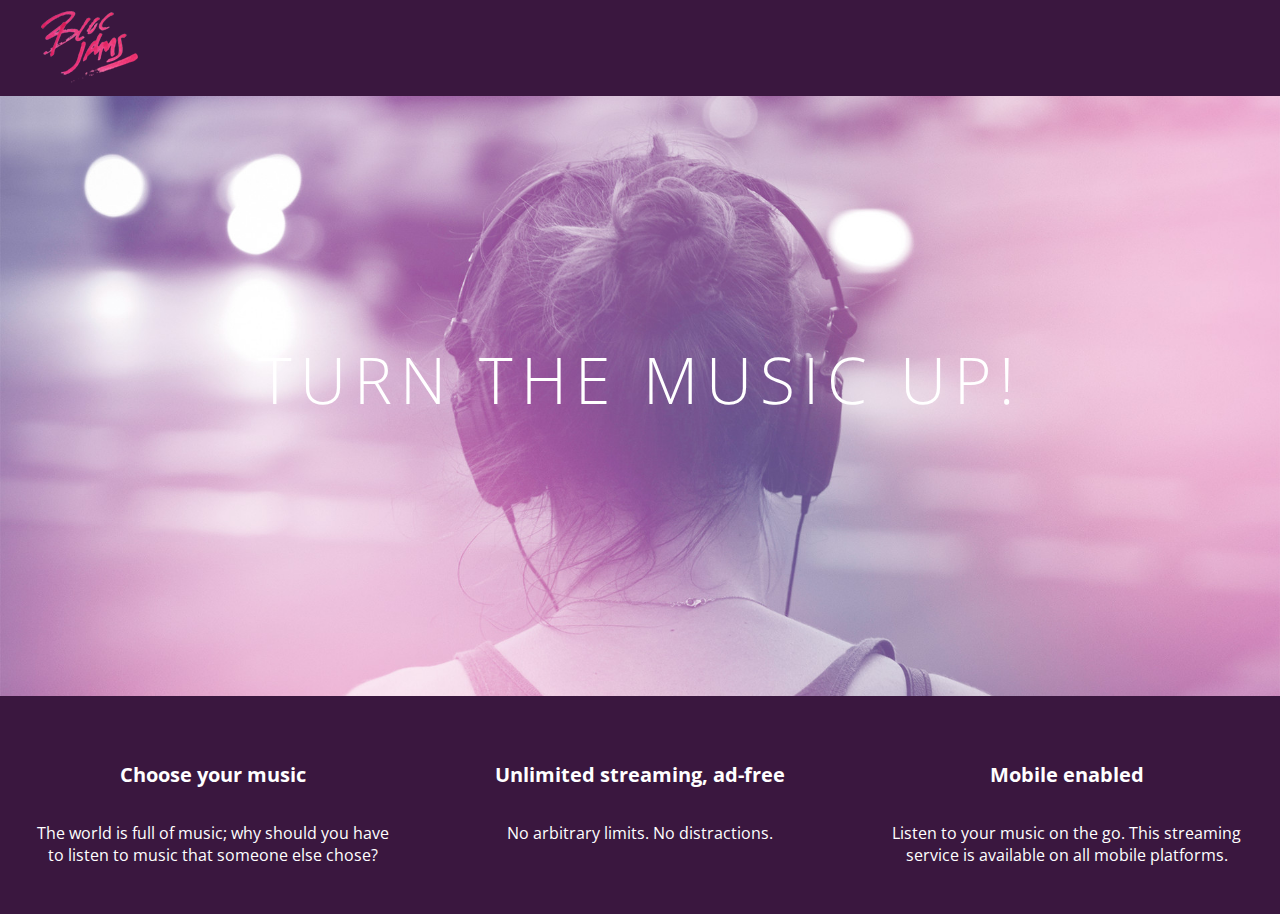
==== index.html @ af354798 "Complete Checkpoint 7: Styles" ====
<!DOCTYPE html>
<html>
    <head>
        <title>Bloc Jams</title>
        <link rel="stylesheet" type="text/css" href="http://fonts.googleapis.com/css?family=Open+Sans:400,800,600,700,300">
        <link rel="stylesheet" type="text/css" href="http://code.ionicframework.com/ionicons/2.0.1/css/ionicons.min.css">
        <link rel="stylesheet" type="text/css" href="styles/normalize.css">
        <link rel="stylesheet" type="text/css" href="styles/main.css">
    </head>
    <body class="landing">
        
        <nav class="navbar"> <!-- navigation bar -->
            <img src="assets/images/bloc_jams_logo.png" alt="bloc jams logo" class="logo">
        </nav>
        
        <section class="hero-content"> <!-- hero content -->
            <h1 class="hero-title">Turn the music up!</h1>
        </section>
        
        <section class="selling-points"> <!-- selling points -->
            <div class="point">
                <span class="ion-music-note"></span>
                <h5 class="point-title">Choose your music</h5>
                <p class="point-description">The world is full of music; why should you have to listen to music that someone else chose?</p>
            </div>
            
            <div class="point">
                <span class="ion-radio-waves"></span>
                <h5 class="point-title">Unlimited streaming, ad-free</h5>
                <p class="point-description">No arbitrary limits. No distractions.</p>
            </div>
            
            <div class="point">
                <span class="ion-iphone"></span>
                <h5 class="point-title">Mobile enabled</h5>
                <p class="point-description">Listen to your music on the go. This streaming service is available on all mobile platforms.</p>
            </div>
        </section>
    </body>
</html>
---- styles/main.css ----
html {
    height: 100%;
    font-size: 100%;
}

body {
    font-family: 'Open Sans';
    color: white;
    min-height: 100%;
}

body.landing {
    background-color: rgb(58,23,63);
}

.navbar {
    padding: 0.5rem;
    background-color: : rgb(101,18,95);
}

.navbar .logo {
    position: relative;
    left: 2rem;
}

.hero-content {
    position: relative;
    min-height: 600px;
    background-image: url(../assets/images/bloc_jams_bg.jpg);
    background-repeat: no-repeat;
    background-position: center center;
    background-size: cover;
}

.hero-content .hero-title {
    position: absolute;
    top: 40%;
    -webkit-transform: translateY(-50%);
    -moz-transform: translateY(-50%);
    -ms-transform: translateY(-50%);
    transform: translateY(-50%);
    width: 100%;
    text-align: center;
    font-size: 4rem;
    font-weight: 300;
    text-transform: uppercase;
    letter-spacing: 0.5rem;
    text-shadow: 1px 1px 0px rbg(58,23,63);
}

.selling-points {
    position: relative;
    display: table;
    width: 100%;
    -webkit-box-sizing: border-box;
    -moz-box-sizing: border-box;
    -ms-box-sizing: border-box;
    box-sizing: border-box;
}

.point {
    display: table-cell;
    position: relative;
    width: 33.3%;
    padding: 2rem;
    text-align: center;
}

.point .point-title {
    font-size: 1.25rem;
}

.ion-music-note,
.ion-radio-waves,
.ion-iphone {
    color: rgb(233,50,117);
    font-size: 5rem;
}
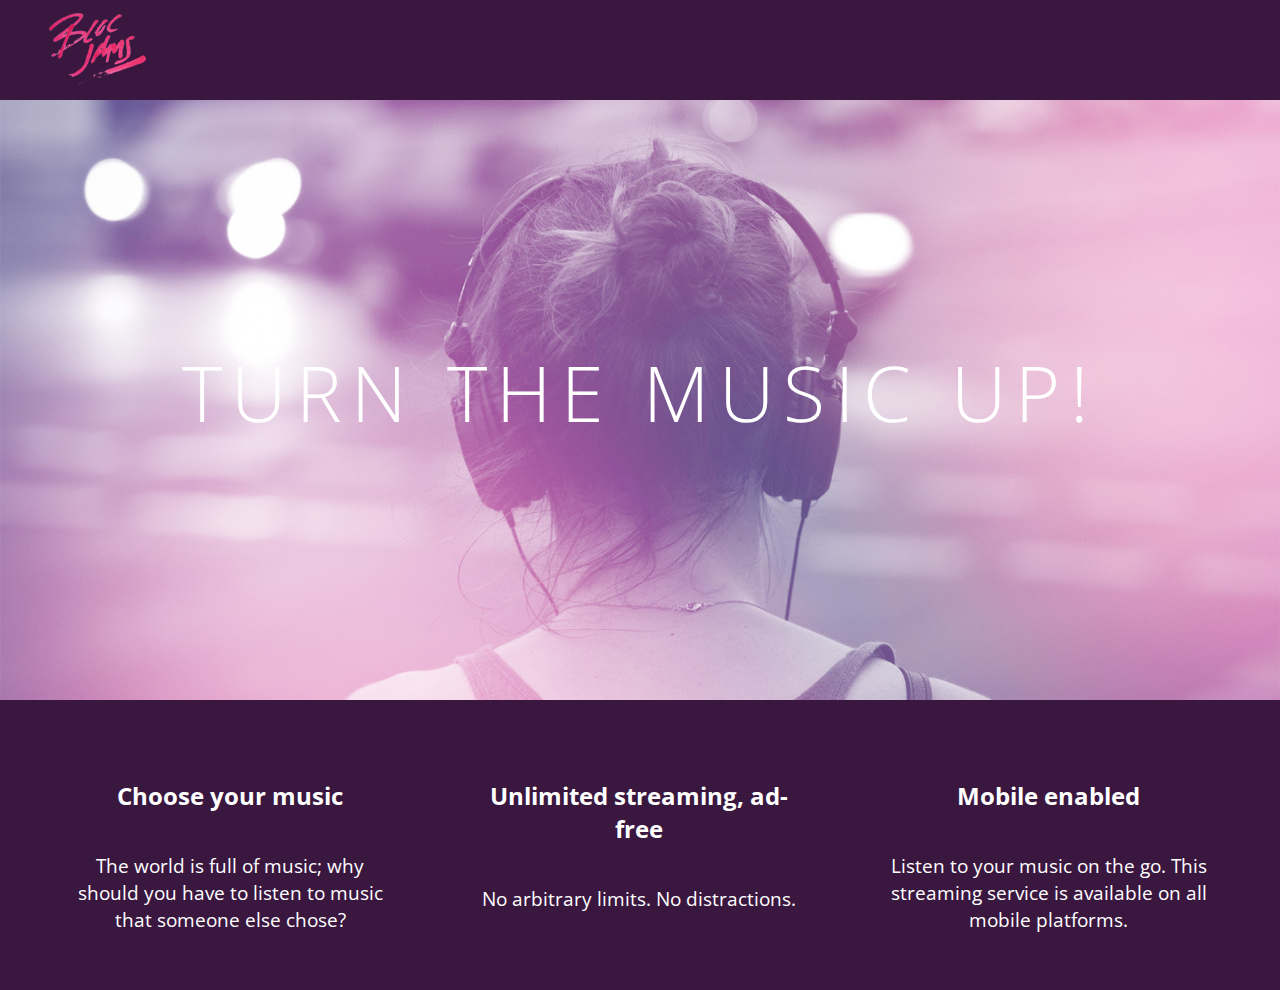
==== commit b87dc1ea: "Complete checkpoint 8: responsiveness" ====
--- a/index.html
+++ b/index.html
@@ -2,10 +2,12 @@
 <html>
     <head>
         <title>Bloc Jams</title>
+        <meta name="viewport" content="width=device-width, initial-scale=1">
         <link rel="stylesheet" type="text/css" href="http://fonts.googleapis.com/css?family=Open+Sans:400,800,600,700,300">
         <link rel="stylesheet" type="text/css" href="http://code.ionicframework.com/ionicons/2.0.1/css/ionicons.min.css">
         <link rel="stylesheet" type="text/css" href="styles/normalize.css">
         <link rel="stylesheet" type="text/css" href="styles/main.css">
+        <link rel="stylesheet" type="text/css" href="styles/landing.css">
     </head>
     <body class="landing">
         
@@ -17,20 +19,20 @@
             <h1 class="hero-title">Turn the music up!</h1>
         </section>
         
-        <section class="selling-points"> <!-- selling points -->
-            <div class="point">
+        <section class="selling-points container"> <!-- selling points -->
+            <div class="point column third">
                 <span class="ion-music-note"></span>
                 <h5 class="point-title">Choose your music</h5>
                 <p class="point-description">The world is full of music; why should you have to listen to music that someone else chose?</p>
             </div>
             
-            <div class="point">
+            <div class="point column third">
                 <span class="ion-radio-waves"></span>
                 <h5 class="point-title">Unlimited streaming, ad-free</h5>
                 <p class="point-description">No arbitrary limits. No distractions.</p>
             </div>
             
-            <div class="point">
+            <div class="point column third">
                 <span class="ion-iphone"></span>
                 <h5 class="point-title">Mobile enabled</h5>
                 <p class="point-description">Listen to your music on the go. This streaming service is available on all mobile platforms.</p>
--- a/styles/main.css
+++ b/styles/main.css
@@ -1,3 +1,9 @@
+*, *::before, *::after {
+    -moz-box-sizing: border-box;
+    -webkit-box-sizing: border-box;
+    box-sizing: border-box;
+}
+
 html {
     height: 100%;
     font-size: 100%;
@@ -7,10 +13,6 @@
     font-family: 'Open Sans';
     color: white;
     min-height: 100%;
-}
-
-body.landing {
-    background-color: rgb(58,23,63);
 }
 
 .navbar {
@@ -23,56 +25,31 @@
     left: 2rem;
 }
 
-.hero-content {
-    position: relative;
-    min-height: 600px;
-    background-image: url(../assets/images/bloc_jams_bg.jpg);
-    background-repeat: no-repeat;
-    background-position: center center;
-    background-size: cover;
+.container {
+    margin: 0 auto;
+    max-width: 64rem;
 }
 
-.hero-content .hero-title {
-    position: absolute;
-    top: 40%;
-    -webkit-transform: translateY(-50%);
-    -moz-transform: translateY(-50%);
-    -ms-transform: translateY(-50%);
-    transform: translateY(-50%);
-    width: 100%;
-    text-align: center;
-    font-size: 4rem;
-    font-weight: 300;
-    text-transform: uppercase;
-    letter-spacing: 0.5rem;
-    text-shadow: 1px 1px 0px rbg(58,23,63);
+/* Medium and small screens (640px) */
+@media (min-width: 40rem) {
+    html { font-size: 112%; }
+    
+    .column {
+        float: left;
+        padding-left: 1rem;
+        padding-right: 1rem;
+    }
+    
+    .column.full { width: 100%; }
+    .column.two-thirds { width: 66.7%; }
+    .column.half { width: 50%; }
+    .column.third { width: 33.3%; }
+    .column.fourth { width: 25%; }
+    .column.flow-opposite { float: right; }
 }
 
-.selling-points {
-    position: relative;
-    display: table;
-    width: 100%;
-    -webkit-box-sizing: border-box;
-    -moz-box-sizing: border-box;
-    -ms-box-sizing: border-box;
-    box-sizing: border-box;
+/* Large screens (1024px) */
+@media (min-width: 64rem) {
+    html { font-size: 120%; }
 }
 
-.point {
-    display: table-cell;
-    position: relative;
-    width: 33.3%;
-    padding: 2rem;
-    text-align: center;
-}
-
-.point .point-title {
-    font-size: 1.25rem;
-}
-
-.ion-music-note,
-.ion-radio-waves,
-.ion-iphone {
-    color: rgb(233,50,117);
-    font-size: 5rem;
-}--- a/styles/landing.css
+++ b/styles/landing.css
@@ -0,0 +1,49 @@
+body.landing {
+    background-color: rgb(58,23,63);
+}
+
+.hero-content {
+    position: relative;
+    min-height: 600px;
+    background-image: url(../assets/images/bloc_jams_bg.jpg);
+    background-repeat: no-repeat;
+    background-position: center center;
+    background-size: cover;
+}
+
+.hero-content .hero-title {
+    position: absolute;
+    top: 40%;
+    -webkit-transform: translateY(-50%);
+    -moz-transform: translateY(-50%);
+    -ms-transform: translateY(-50%);
+    transform: translateY(-50%);
+    width: 100%;
+    text-align: center;
+    font-size: 4rem;
+    font-weight: 300;
+    text-transform: uppercase;
+    letter-spacing: 0.5rem;
+    text-shadow: 1px 1px 0px rbg(58,23,63);
+}
+
+.selling-points {
+    position: relative;
+}
+
+.point {
+    position: relative;
+    padding: 2rem;
+    text-align: center;
+}
+
+.point .point-title {
+    font-size: 1.25rem;
+}
+
+.ion-music-note,
+.ion-radio-waves,
+.ion-iphone {
+    color: rgb(233,50,117);
+    font-size: 5rem;
+}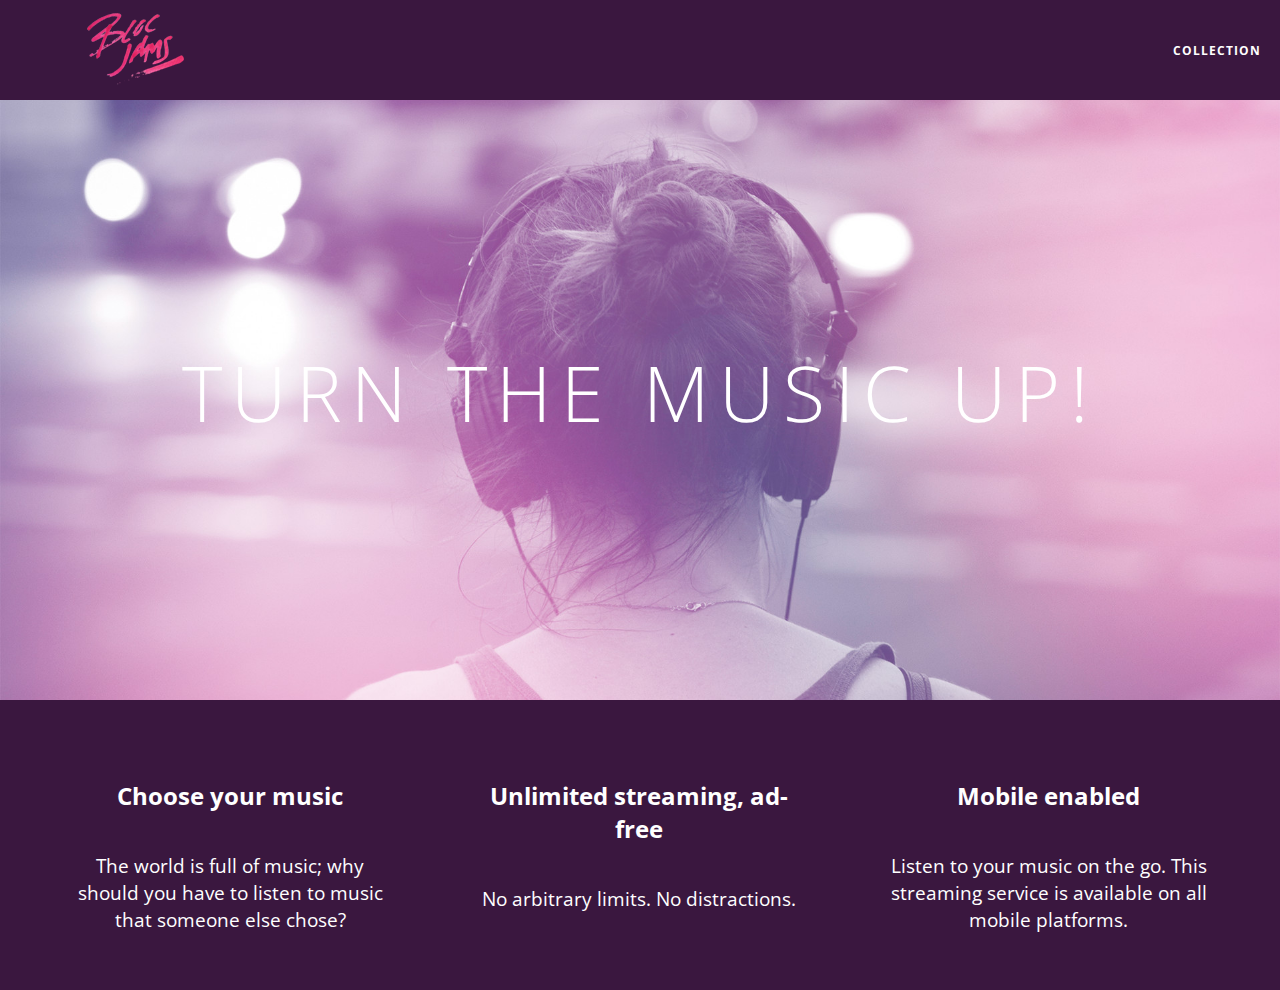
==== commit cfd9aac6: "Complete checkpoint 9: collection view" ====
--- a/index.html
+++ b/index.html
@@ -10,28 +10,33 @@
         <link rel="stylesheet" type="text/css" href="styles/landing.css">
     </head>
     <body class="landing">
-        
+
         <nav class="navbar"> <!-- navigation bar -->
-            <img src="assets/images/bloc_jams_logo.png" alt="bloc jams logo" class="logo">
+            <a href="index.html" class="logo">
+                <img src="assets/images/bloc_jams_logo.png" alt="bloc jams logo" class="logo">
+            </a>
+            <div class="links-container">
+                <a href="collection.html" class="navbar-link">collection</a>
+            </div>
         </nav>
-        
+
         <section class="hero-content"> <!-- hero content -->
             <h1 class="hero-title">Turn the music up!</h1>
         </section>
-        
-        <section class="selling-points container"> <!-- selling points -->
+
+        <section class="selling-points container clearfix"> <!-- selling points -->
             <div class="point column third">
                 <span class="ion-music-note"></span>
                 <h5 class="point-title">Choose your music</h5>
                 <p class="point-description">The world is full of music; why should you have to listen to music that someone else chose?</p>
             </div>
-            
+
             <div class="point column third">
                 <span class="ion-radio-waves"></span>
                 <h5 class="point-title">Unlimited streaming, ad-free</h5>
                 <p class="point-description">No arbitrary limits. No distractions.</p>
             </div>
-            
+
             <div class="point column third">
                 <span class="ion-iphone"></span>
                 <h5 class="point-title">Mobile enabled</h5>
@@ -39,4 +44,4 @@
             </div>
         </section>
     </body>
-</html>+</html>
--- a/styles/main.css
+++ b/styles/main.css
@@ -16,13 +16,46 @@
 }
 
 .navbar {
+    position: relative;
     padding: 0.5rem;
-    background-color: : rgb(101,18,95);
+    background-color: : rgba(101,18,95,0.5);
+    z-index: 1;
 }
 
 .navbar .logo {
     position: relative;
     left: 2rem;
+    cursor: pointer;
+}
+
+.navbar .links-container {
+    display: table;
+    position: absolute;
+    top: 0;
+    right: 0;
+    height: 100px;
+    color: white;
+    text-decoration: none;
+}
+
+.links-container .navbar-link {
+    display: table-cell;
+    position: relative;
+    height: 100%;
+    padding-left: 1rem;
+    padding-right: 1rem;
+    vertical-align: middle;
+    color: white;
+    font-size: 0.625rem;
+    letter-spacing: 0.05rem;
+    font-weight: 700;
+    text-transform: uppercase;
+    text-decoration: none;
+    cursor: pointer;
+}
+
+.links-container .navbar-link:hover {
+    color: rgb(233,50,117);
 }
 
 .container {
@@ -33,13 +66,13 @@
 /* Medium and small screens (640px) */
 @media (min-width: 40rem) {
     html { font-size: 112%; }
-    
+
     .column {
         float: left;
         padding-left: 1rem;
         padding-right: 1rem;
     }
-    
+
     .column.full { width: 100%; }
     .column.two-thirds { width: 66.7%; }
     .column.half { width: 50%; }
@@ -53,3 +86,12 @@
     html { font-size: 120%; }
 }
 
+.clearfix::before,
+.clearfix::after {
+    content: " ";
+    display: table;
+}
+
+.clearfix::after {
+    clear: both;
+}
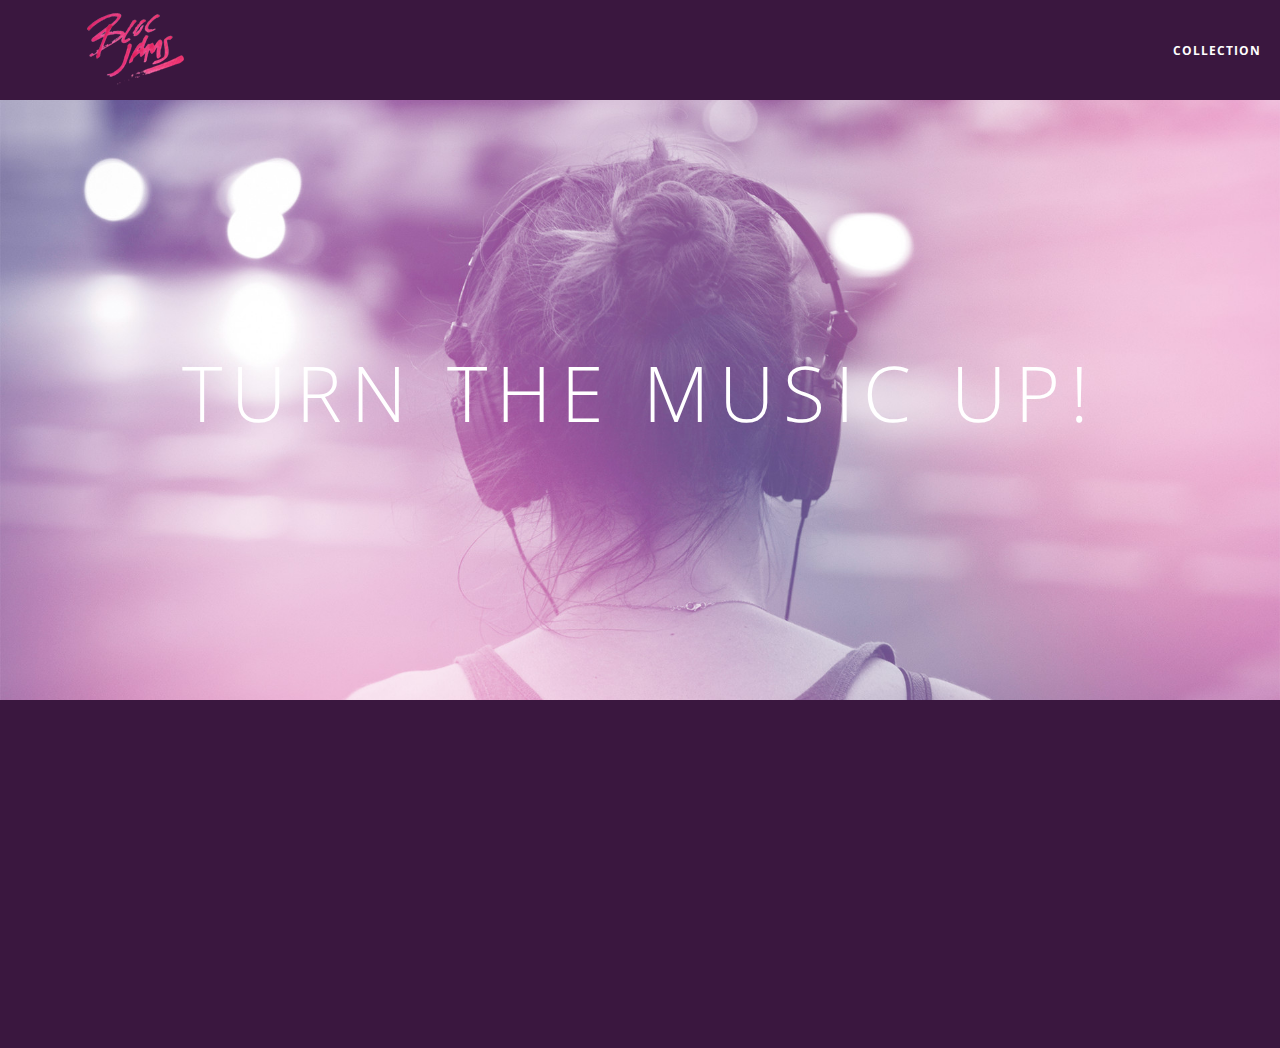
==== commit 4a9e1caa: "Complete checkpoint 22 - animation" ====
--- a/index.html
+++ b/index.html
@@ -9,12 +9,13 @@
         <link rel="stylesheet" type="text/css" href="styles/main.css">
         <link rel="stylesheet" type="text/css" href="styles/landing.css">
     </head>
+
     <body class="landing">
-
         <nav class="navbar"> <!-- navigation bar -->
             <a href="index.html" class="logo">
                 <img src="assets/images/bloc_jams_logo.png" alt="bloc jams logo" class="logo">
             </a>
+
             <div class="links-container">
                 <a href="collection.html" class="navbar-link">collection</a>
             </div>
@@ -43,5 +44,6 @@
                 <p class="point-description">Listen to your music on the go. This streaming service is available on all mobile platforms.</p>
             </div>
         </section>
+        <script src="scripts/landing.js"></script>
     </body>
 </html>
--- a/styles/main.css
+++ b/styles/main.css
@@ -63,6 +63,10 @@
     max-width: 64rem;
 }
 
+.container.narrow {
+    max-width: 56rem;
+}
+
 /* Medium and small screens (640px) */
 @media (min-width: 40rem) {
     html { font-size: 112%; }
--- a/styles/landing.css
+++ b/styles/landing.css
@@ -35,6 +35,16 @@
     position: relative;
     padding: 2rem;
     text-align: center;
+    opacity: 0;
+    -webkit-transform: scaleX(0.9) translateY(3rem);
+    -moz-transform: scaleX(0.9) translateY(3rem);
+    transform: scaleX(0.9) translateY(3rem);
+    -webkit-transition: all 0.25s ease-in-out;
+    -moz-transition: all 0.25s ease-in-out;
+    transition: all 0.25s ease-in-out;
+    -webkit-transition-delay: 0.2s;
+    -moz-transitiion-delay: 0.2s;
+    transition-delay: 0.2s;
 }
 
 .point .point-title {
@@ -46,4 +56,4 @@
 .ion-iphone {
     color: rgb(233,50,117);
     font-size: 5rem;
-}+}
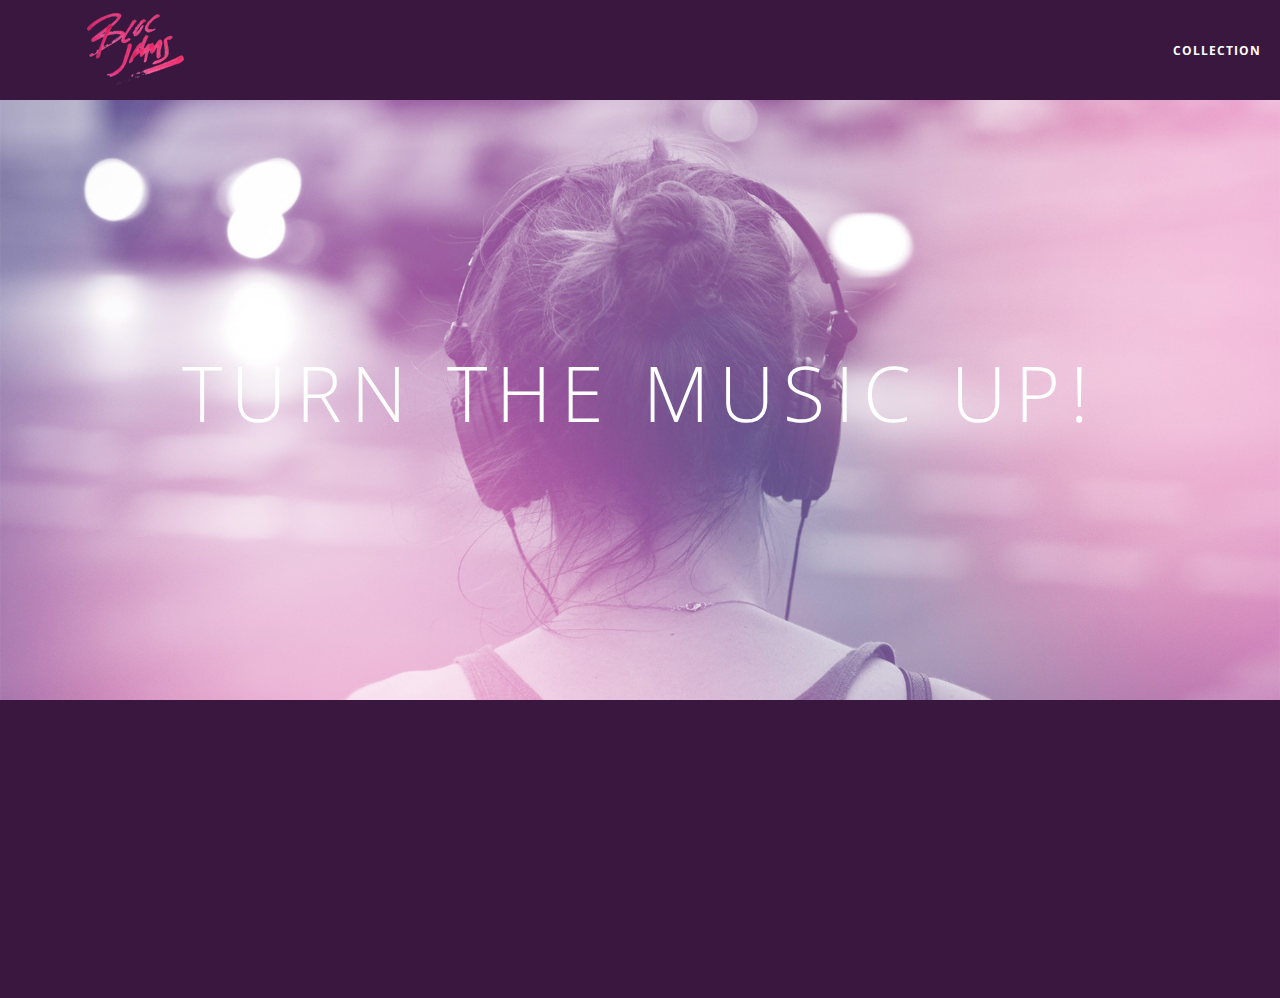
==== commit 1947148a: "Complete assignment 23: events" ====
--- a/index.html
+++ b/index.html
@@ -44,6 +44,7 @@
                 <p class="point-description">Listen to your music on the go. This streaming service is available on all mobile platforms.</p>
             </div>
         </section>
+        <script src="scripts/utilities.js"></script>
         <script src="scripts/landing.js"></script>
     </body>
 </html>
--- a/styles/landing.css
+++ b/styles/landing.css
@@ -36,12 +36,19 @@
     padding: 2rem;
     text-align: center;
     opacity: 0;
-    -webkit-transform: scaleX(0.9) translateY(3rem);
-    -moz-transform: scaleX(0.9) translateY(3rem);
-    transform: scaleX(0.9) translateY(3rem);
-    -webkit-transition: all 0.25s ease-in-out;
-    -moz-transition: all 0.25s ease-in-out;
-    transition: all 0.25s ease-in-out;
+    color: black;
+    -webkit-transform: scaleX(0.3) scaleY(0.5) translateY(3rem) rotate(45deg);
+    -moz-transform: scaleX(0.3) scaleY(0.5) translateY(3rem) rotate(45deg);
+    transform: scaleX(0.3) scaleY(0.5) translateY(3rem) rotate(45deg);
+    -webkit-transition-property: opacity, transform, color;
+    -webkit-transition-duration: 0.5s, 0.5s, 0.7s;
+    -webkit-transition-timing-function: ease-out, ease-out, ease-in;
+    -moz-transition-property: opacity, transform, color;
+    -moz-transition-duration: 0.5s, 0.5s, 0.7s;
+    -moz-transition-timing-function: ease-out, ease-out, ease-in;
+    transition-property: opacity, transform, color;
+    transition-duration: 0.5s, 0.5s, 0.7s;
+    transition-timing-function: ease-out, ease-out, ease-in;
     -webkit-transition-delay: 0.2s;
     -moz-transitiion-delay: 0.2s;
     transition-delay: 0.2s;
